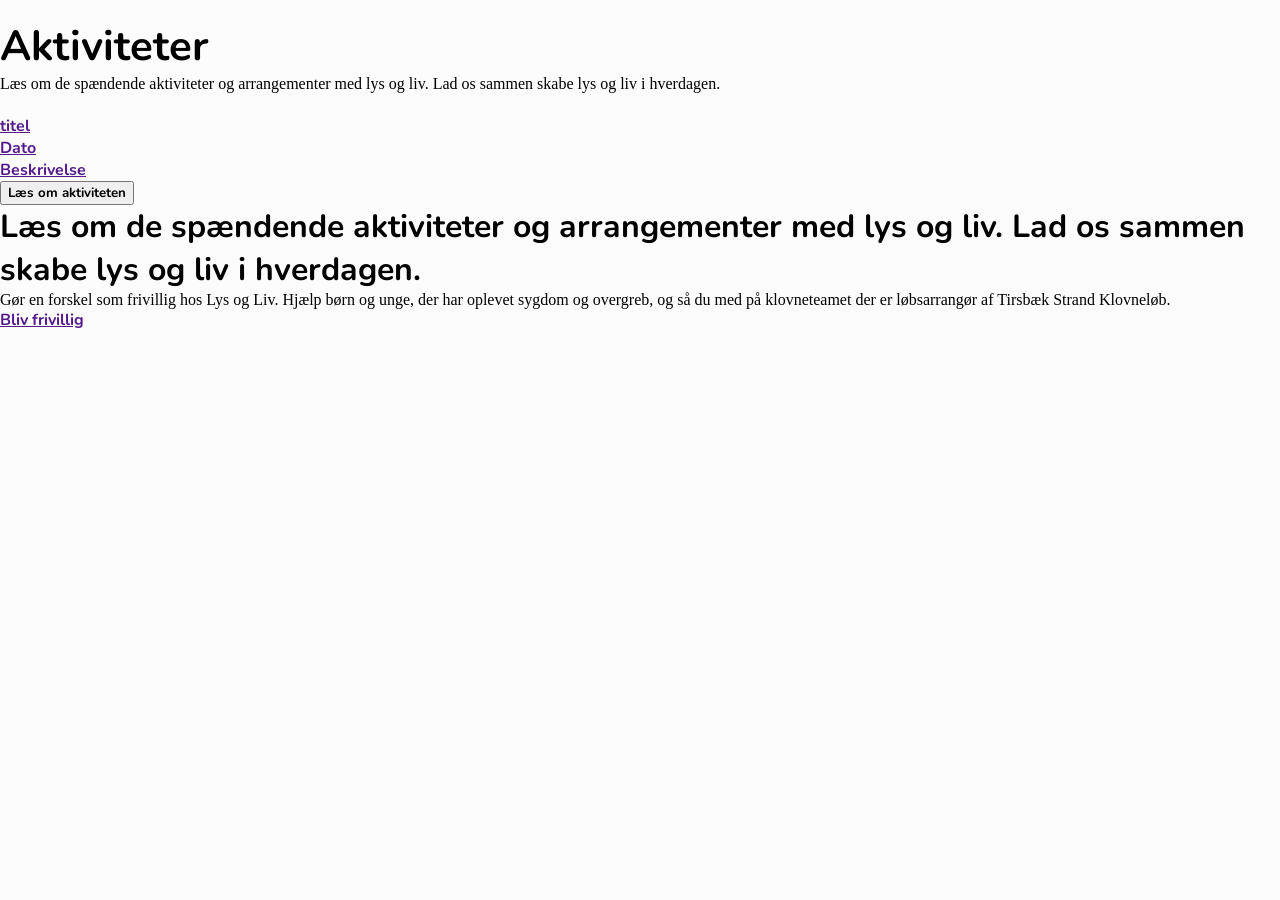
==== aktiviteter.html @ 31f9ef08 "Update af aktiviteter med html" ====
<!DOCTYPE html>
<html lang="en">
<head>
    <meta charset="UTF-8">
    <meta name="viewport" content="width=device-width, initial-scale=1.0">
    <title>Aktiviteter</title>
    <link rel="stylesheet" href="./assets/CSS/style.css">
    <script src="./assets/JS/app.js" defer></script>
</head>
<body>
    <main>
        <section>
            <img src="" alt="">
        </section>
        <section>
            <h1>Aktiviteter</h1>
            <p>Læs om de spændende aktiviteter og arrangementer med lys og liv. Lad os sammen skabe lys og liv i hverdagen.</p>
            <div class="aktiviteterCards">
                <a href="">
                    <img src="" alt="">
                    <div class="overlayCardsAktiviteter">
                        <p>titel</p>
                        <p>Dato</p>
                        <p>Beskrivelse</p>
                        <button>Læs om aktiviteten</button>
                    </div>
                </a>
            </div>
        </section>
        <section>
            <div>
                <h2>Læs om de spændende aktiviteter og arrangementer med lys og liv. Lad os sammen skabe lys og liv i hverdagen.</h2>
                <p>Gør en forskel som frivillig hos Lys og Liv. Hjælp børn og unge, der har oplevet sygdom og overgreb, og så du med på
                klovneteamet der er løbsarrangør af Tirsbæk Strand Klovneløb.</p>
                <a class="assets/CSS/style.css" href="">Bliv frivillig</a>
            </div>
            <img src="" alt="">
        </section>
    </main>
</body>
</html>
---- assets/CSS/style.css ----
/*Fonte er indsat efter googles egen vejledning- der forefindes her https://fonts.google.com/knowledge/using_type/using_web_fonts
*/
@font-face {
    font-family: 'Nunito';
    src: url('../fonts/Nunito/Nunito-VariableFont_wght.ttf') format('truetype');
    font-weight: 100 900;
    font-style: normal;
    font-display: swap;
}

@font-face {
    font-family: 'Nunito';
    src: url('../fonts/Nunito/Nunito-Italic-VariableFont_wght.ttf') format('truetype');
    font-weight: 100 900;
    font-style: italic;
    font-display: swap;
}

/*Variabler*/
:root {
    --backgroundColor:#FCFCFC ;
    --primaeryCTA:#1C009D ;
    --secondaryCTA: #F9B000;
    --cardsColor: #006784;
    --textColor: #00222E;
    /* husk at få spaceing varialbel ind her også */

    /* Fontsizes */
    --H1_Desktop: 2.625rem;
    --H2_Desktop: 2rem;
    --H3_Desktop: 2rem;
    --body_text_Desktop: 1rem;

    --H1_Mobil: 1.25rem;
    --H2_Mobil: 1.25rem;
    --H3_Mobil: 1rem;
    --body_text_Mobil: 0.75rem;

    /* Spacing */
    --Section_Desktop: 8rem;
    --Elements_Desktop: 4rem;
    --Small_Elements_Desktop: 2rem;

    --Section_Mobil: 2.25rem;
    --Elements_Mobil: 1.25rem;
    --Small_Elements_Mobil: 1rem;
}

/* Generel styling */
* {
    box-sizing: border-box;
    margin: 0;
}

body {
    background-color: var(--backgroundColor);
}

h1,
h2,
h3,
h4,
a,
button {
    font-family: "Nunito", sans-serif;
    font-weight: bold;
    font-style: normal;

}
/*  */
/* på mobil */
/*  */
.sectionContent{
    max-width: 1200px;
    margin: 0 auto;
}
h1 {
    font-size: var(--H1_Mobil);
}
h2, h3{
    font-size: var(--H2_Mobil);
}

/* knapper */
.buttonsecondary{
    border-radius: 100px;
    padding: 0.7rem 2rem 0.7rem 2rem;
    background-color: var(--secondaryCTA);
    text-decoration: none;
    color: var(--textColor);
    box-shadow: 2px 4px 4px 0 rgba(0, 0, 0, 0.25);
}
.buttonsecondaryFrontpage {
    border-radius: 100px;
    padding: 0.7rem 2rem 0.7rem 2rem;
    background-color: transparent;
    text-decoration: none;
    color: var(--textColor);
    border: solid 2px var(--secondaryCTA);
    box-shadow: 2px 4px 4px 0 rgba(0, 0, 0, 0.25);
}

/*  */
/* mobil slut */
/*  */

/*  */
/* på desktop */
/*  */
@media screen and (min-width: 768px){
    h1{
        font-size: var(--H1_Desktop);
    }
     h2, h3{
    font-size: var(--H2_Desktop);
 }
    
}


/*  */
/* Forsiden */
/*  */
#heroImageFrontpage{
    max-width: 584px;
}
@media screen and (min-width: 768px) {
    .heroSection{
        display: flex;
        flex-direction: row-reverse;
    }
}
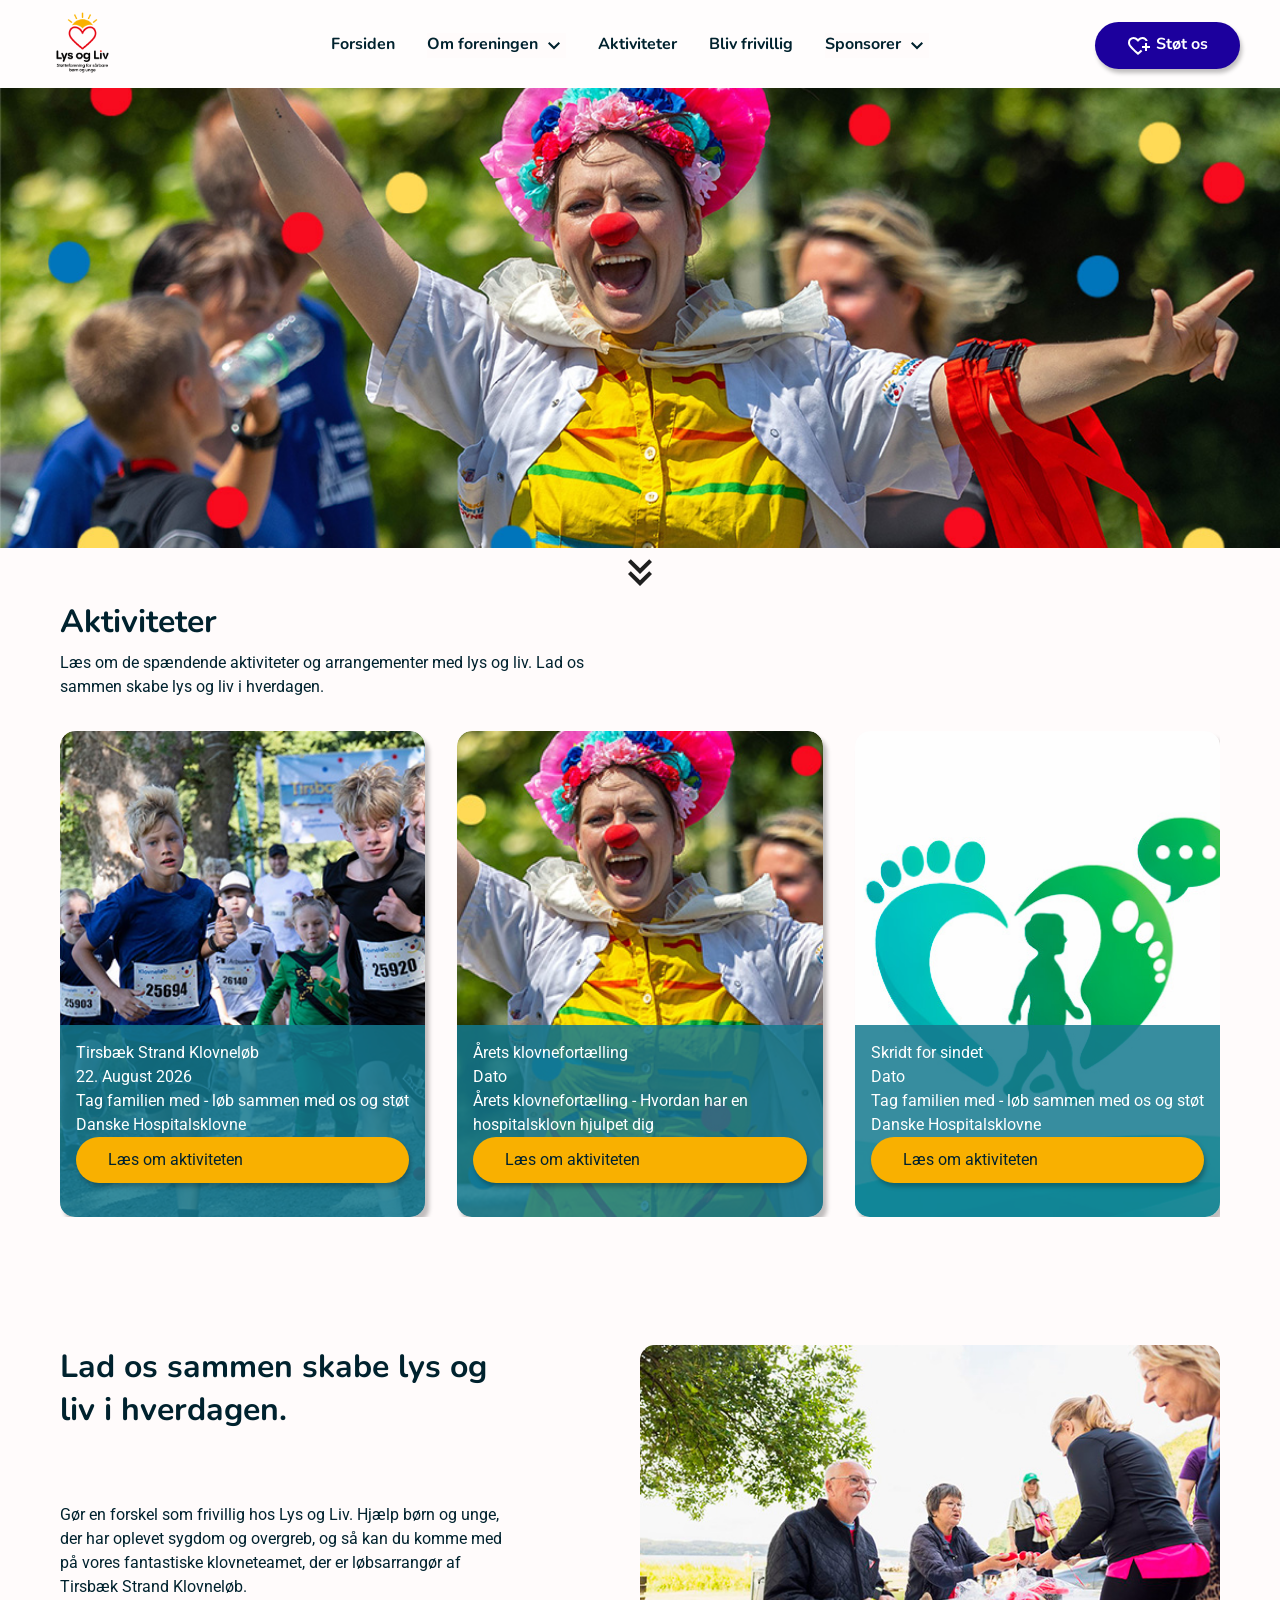
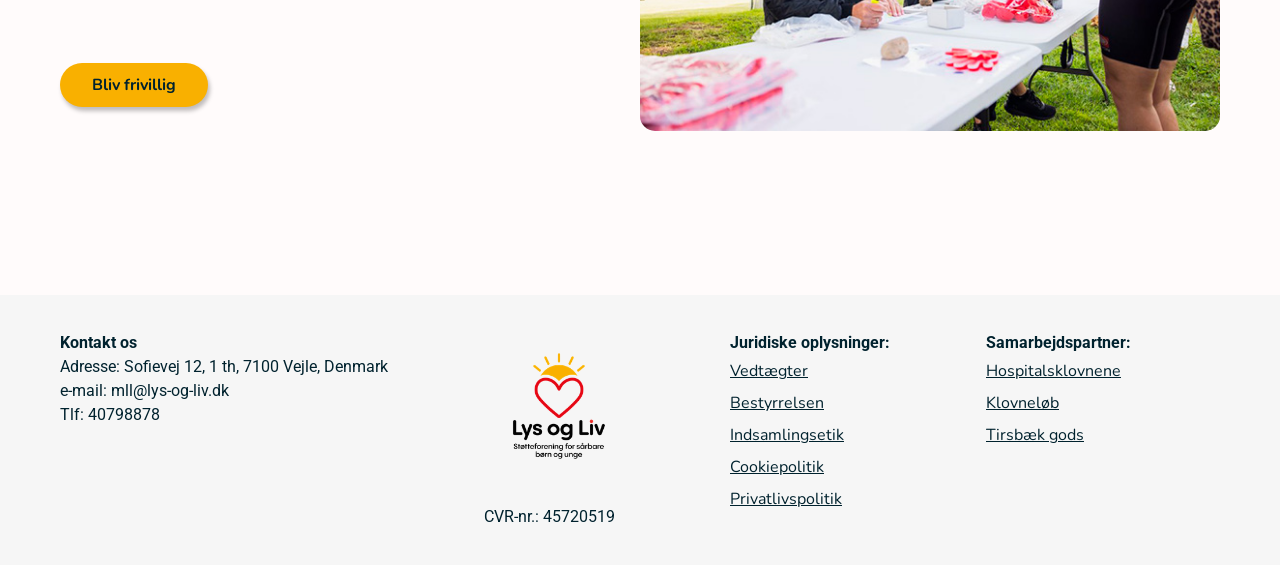
==== commit b56c9e7a: "Tilføjet CSS til aktivitet og om os siden" ====
--- a/aktiviteter.html
+++ b/aktiviteter.html
@@ -8,34 +8,187 @@
     <script src="./assets/JS/app.js" defer></script>
 </head>
 <body>
+    <header>
+        <nav>
+            <a href="/index.html">
+                <img id="logo" src="./assets/img/lys_og_liv_logo_med_payoff.png" aria-label="logo klik til forsiden"
+                    alt="logo">
+            </a>
+            <div class="globalNav">
+                <div class="navcontainer">
+                    <ul>
+                        <li><a href="/index.html">Forsiden</a></li>
+    
+                        <li>
+                            <div class="dropdown">
+                                <button class="dropbtn">Om foreningen <svg xmlns="http://www.w3.org/2000/svg" height="24px"
+                                        viewBox="0 -960 960 960" width="24px" fill="#1f1f1f">
+                                        <path d="M480-344 240-584l56-56 184 184 184-184 56 56-240 240Z" />
+                                    </svg>
+                                </button>
+                                <div class="dropdownIndhold dropdownLinks">
+                                    <a href="/omos.html">Om os</a>
+                                    <a href="#">Blog indlæg</a>
+                                    <a href="#">Bestyrelsen</a>
+                                    <a href="#">Vedtægter</a>
+                                    <a href="#">Indsamlings etik</a>
+                                </div>
+                            </div>
+                        </li>
+                        <li>
+                            <a href="/aktiviteter.html">Aktiviteter</a>
+                        </li>
+                        <li>
+                            <a href="/blivFrivillig.html">Bliv frivillig</a>
+                        </li>
+                        <li>
+                            <div class="dropdown">
+    
+                                <button class="dropbtn">Sponsorer <svg xmlns="http://www.w3.org/2000/svg" height="24px"
+                                        viewBox="0 -960 960 960" width="24px" fill="#1f1f1f">
+                                        <path d="M480-344 240-584l56-56 184 184 184-184 56 56-240 240Z" />
+                                    </svg></button>
+                                <div class="dropdownIndhold dropdownLinks">
+                                    <a href="/blivsponsor.html">Bliv sponsor</a>
+                                    <a href="/allesponsorer.html">Alle sponsorer</a>
+                                </div>
+                            </div>
+                        </li>
+                    </ul>
+                </div>
+            </div>
+    
+            <a class="primaeryCTA" href="#"><svg id="primaeryCTAsvg" xmlns="http://www.w3.org/2000/svg" height="24px"
+                    viewBox="0 -960 960 960" width="24px" fill="#1f1f1f">
+                    <path
+                        d="M440-501Zm0 381L313-234q-72-65-123.5-116t-85-96q-33.5-45-49-87T40-621q0-94 63-156.5T260-840q52 0 99 22t81 62q34-40 81-62t99-22q81 0 136 45.5T831-680h-85q-18-40-53-60t-73-20q-51 0-88 27.5T463-660h-46q-31-45-70.5-72.5T260-760q-57 0-98.5 39.5T120-621q0 33 14 67t50 78.5q36 44.5 98 104T440-228q26-23 61-53t56-50l9 9 19.5 19.5L605-283l9 9q-22 20-56 49.5T498-172l-58 52Zm280-160v-120H600v-80h120v-120h80v120h120v80H800v120h-80Z" />
+                </svg>Støt os</a>
+    
+            <button id="menu" aria-label="Åben menu">
+                <!-- Copyright Kristina Hejlesen - eksporteret fra figma design lys og liv -->
+                <svg width="33" height="25" viewBox="0 0 33 25" fill="none" xmlns="http://www.w3.org/2000/svg">
+                    <path id="linje1" d="M1.36251 1.3625H31.2349" stroke="#00222E" stroke-width="2.72501"
+                        stroke-linecap="round" />
+                    <path id="linje2" d="M1.36251 12.3409H31.2349" stroke="#00222E" stroke-width="2.72501"
+                        stroke-linecap="round" />
+                    <path id="linje3" d="M1.36251 23.3192H31.2349" stroke="#00222E" stroke-width="2.72502"
+                        stroke-linecap="round" />
+                </svg>
+    
+            </button>
+        </nav>
+    </header>
     <main>
-        <section>
-            <img src="" alt="">
-        </section>
-        <section>
-            <h1>Aktiviteter</h1>
-            <p>Læs om de spændende aktiviteter og arrangementer med lys og liv. Lad os sammen skabe lys og liv i hverdagen.</p>
-            <div class="aktiviteterCards">
-                <a href="">
-                    <img src="" alt="">
-                    <div class="overlayCardsAktiviteter">
-                        <p>titel</p>
-                        <p>Dato</p>
-                        <p>Beskrivelse</p>
-                        <button>Læs om aktiviteten</button>
+        <div class="heroImage">
+            <img src="./assets/img/heroAktiviteterlysogliv.jpg" alt="">
+
+        </div>
+        <div class="arrowdown2"><svg class="svgArrow" xmlns="http://www.w3.org/2000/svg" height="48px" viewBox="0 -960 960 960"
+                width="48px" fill="#1f1f1f">
+                <path
+                    d="M480-200 240-440l56-56 184 183 184-183 56 56-240 240Zm0-240L240-680l56-56 184 183 184-183 56 56-240 240Z" />
+            </svg>
+        </div>
+        
+        <section class="sectionContent cardsSection">
+            <h2>Aktiviteter</h2>
+            <p class="pTegnAntal">Læs om de spændende aktiviteter og arrangementer med lys og liv. Lad os sammen skabe lys og
+                liv i hverdagen.</p>
+            <div class="cardwrapper">
+                <a class="cardsFrontpage" href="">
+        
+                    <img src="./assets/img/tirsbaekStrandKlovnelob.jpg" alt="">
+                    <div class="cardsIndhold">
+                        <p class="pcards">Tirsbæk Strand Klovneløb</p>
+                        <p class="pcards">22. August 2026</p>
+                        <p class="pcards"> Tag familien med - løb sammen med os og støt Danske Hospitalsklovne</p>
+                        <p class="buttonCards">Læs om aktiviteten</p>
                     </div>
+        
                 </a>
+                <a class="cardsFrontpage" href="">
+        
+                    <img src="./assets/img/klovnefortaelling.jpg" alt="">
+                    <div class="cardsIndhold">
+                        <p class="pcards">Årets klovnefortælling</p>
+                        <p class="pcards">Dato</p>
+                        <p class="pcards">Årets klovnefortælling - Hvordan har en hospitalsklovn hjulpet dig</p>
+                        <p class="buttonCards">Læs om aktiviteten</p>
+                    </div>
+        
+                </a>
+        
+                <a class="cardsFrontpage" href="">
+        
+                    <img src="./assets/img/SkridtforSindetlogoCards.jpg" alt="">
+                    <div class="cardsIndhold">
+                        <p class="pcards">Skridt for sindet</p>
+                        <p class="pcards">Dato</p>
+                        <p class="pcards">Tag familien med - løb sammen med os og støt Danske Hospitalsklovne</p>
+                        <p class="buttonCards">Læs om aktiviteten</p>
+                    </div>
+        
+                </a>
+        
             </div>
         </section>
-        <section>
+        <section class="sectionContent BidragSection">
+            <div class="tekstbidrag">
+                <h2>Lad os sammen skabe lys og liv i hverdagen.</h2>
+                <p class="tekstvedBilledeSektion">Gør en forskel som frivillig hos Lys og Liv. Hjælp børn og unge, der har oplevet sygdom og overgreb, og så kan du komme med på vores fantastiske
+                klovneteamet, der er løbsarrangør af Tirsbæk Strand Klovneløb.</p>
+                <a class="buttonsecondary BtnvedBilledeSektion"href="">Bliv frivillig</a>
+            </div>
             <div>
-                <h2>Læs om de spændende aktiviteter og arrangementer med lys og liv. Lad os sammen skabe lys og liv i hverdagen.</h2>
-                <p>Gør en forskel som frivillig hos Lys og Liv. Hjælp børn og unge, der har oplevet sygdom og overgreb, og så du med på
-                klovneteamet der er løbsarrangør af Tirsbæk Strand Klovneløb.</p>
-                <a class="assets/CSS/style.css" href="">Bliv frivillig</a>
+                <img id="imgAktiviterBidrag" src="./assets/img/aktiviteterbidrag.jpg" alt="">
             </div>
-            <img src="" alt="">
         </section>
     </main>
+    <footer>
+        <div class="footerDiv sectionContent">
+    
+            <div>
+                <p>
+    
+                    <strong>Kontakt os</strong>
+                </p>
+                <!-- obs husk ikoner -->
+                <p>Adresse: Sofievej 12, 1 th, 7100 Vejle, Denmark</p>
+                <p>e-mail: mll@lys-og-liv.dk</p>
+                <p>Tlf: 40798878</p>
+            </div>
+            <div id="logofooter">
+                <img src="./assets/img/lys_og_liv_logo_med_payoff.png" alt="">
+                <p>CVR-nr.: 45720519</p>
+            </div>
+            <div>
+                <p><strong>Juridiske oplysninger:</strong></p>
+                <div>
+                    <a href="">Vedtægter</a>
+                    <br>
+                    <a href="">Bestyrrelsen</a>
+                    <br>
+                    <a href="">Indsamlingsetik</a>
+                    <br>
+                    <a href="">Cookiepolitik</a>
+                    <br>
+                    <a href="">Privatlivspolitik</a>
+    
+                </div>
+                <br>
+            </div>
+            <div>
+                <p><strong>Samarbejdspartner:</strong></p>
+                <div>
+                    <a href="">Hospitalsklovnene</a>
+                    <br>
+                    <a href="">Klovneløb</a>
+                    <br>
+                    <a href="">Tirsbæk gods</a>
+    
+                </div>
+            </div>
+        </div>
+    </footer>
 </body>
 </html>
--- a/assets/CSS/style.css
+++ b/assets/CSS/style.css
@@ -15,10 +15,24 @@
     font-style: italic;
     font-display: swap;
 }
+@font-face {
+    font-family: 'Roboto';
+    src: url('../fonts/Roboto/Roboto-VariableFont_wdth\,wght.ttf') format('truetype');
+    font-weight: 100 900;
+    font-style: normal;
+    font-display: swap;
+}
+@font-face {
+    font-family: 'Roboto';
+    src: url('../fonts/Roboto/Roboto-Italic-VariableFont_wdth\,wght.ttf') format('truetype');
+    font-weight: 100 900;
+    font-style: italic;
+    font-display: swap;
+}
 
 /*Variabler*/
 :root {
-    --backgroundColor:#FCFCFC ;
+    --backgroundColor:#fffbfb ;
     --primaeryCTA:#1C009D ;
     --secondaryCTA: #F9B000;
     --cardsColor: #006784;
@@ -65,7 +79,22 @@
     font-family: "Nunito", sans-serif;
     font-weight: bold;
     font-style: normal;
-
+    color: var(--textColor);
+}
+h1,h2,h3{
+    padding-bottom: 8px;
+}
+p{
+    font-family: 'Roboto';
+    font-weight: 400;
+    font-style: normal;
+    line-height: 150%;
+    color: var(--textColor);
+    font-size: var(--body_text_Mobil);
+}
+.pTegnAntal {
+    max-width: 65ch;
+    width: 100%;
 }
 /*  */
 /* på mobil */
@@ -73,6 +102,7 @@
 .sectionContent{
     max-width: 1200px;
     margin: 0 auto;
+    padding-inline: var(--Elements_Mobil);
 }
 h1 {
     font-size: var(--H1_Mobil);
@@ -99,7 +129,23 @@
     border: solid 2px var(--secondaryCTA);
     box-shadow: 2px 4px 4px 0 rgba(0, 0, 0, 0.25);
 }
-
+.primaeryCTA{
+    border-radius: 100px;
+    text-decoration: none;
+    background-color: var(--primaeryCTA);
+    box-shadow: 2px 4px 4px 0 rgba(0, 0, 0, 0.25);
+    color: white;
+    padding: 0.7rem 2rem 0.7rem 2rem;
+    
+}
+#primaeryCTAsvg{
+    vertical-align: middle;
+    margin-right: 5px;
+    fill: white;
+}
+img{
+    border-radius: 15px;
+}
 /*  */
 /* mobil slut */
 /*  */
@@ -107,26 +153,590 @@
 /*  */
 /* på desktop */
 /*  */
-@media screen and (min-width: 768px){
+@media screen and (min-width: 1100px){
     h1{
         font-size: var(--H1_Desktop);
     }
      h2, h3{
     font-size: var(--H2_Desktop);
- }
-    
-}
+    }
+    p{
+        font-size: var(--body_text_Desktop);
+    }
+    
+}
+/*  */
+/* NAV */
+/*  */
+header{
+    box-shadow: 0px 5px 5px 0px rgba(0, 0, 0, 0.25);
+    max-height: 5.5rem;
+    background-color: rgb(255, 253, 253);
+}
+#logo{
+   
+    max-height: 85px;
+    
+}
+nav{
+    display: flex;
+    align-items: center;
+    justify-content: space-between;
+    padding-bottom: var(--Elements_Desktop);
+    max-width: 1200px;
+    margin: 0 auto;   
+}
+
+.globalNav {
+    display: flex;
+    
+}
+.globalNav a{
+    text-decoration: none;
+    color: var(--textColor);
+}
+
+#menu{
+    display: none;
+}
+
+.navcontainer ul {
+    display: flex;
+    gap: 2rem;
+}
+.navcontainer li{
+    list-style-type: none;
+}
+.dropdownIndhold {
+    display: none;
+    flex-direction: column; /*Sikre at indholdet i dropdown menuen står under hinanden*/
+    /* sørger for at dropdown indholdet placeres i toppen lige under button */
+    position: absolute; 
+    top: 100%;
+    right: -20%;
+    /*  sørger for at indholdet følger knappens bredde*/
+    width: 120%;
+    /* z-index så indholdet bliver lagt ovenpå andet i hero sektionen */
+    z-index: 100; 
+    background-color: var(--backgroundColor);
+    padding: 0.5rem;
+    border-radius: 15px;
+    box-shadow: 0px 5px 5px 0px rgba(0, 0, 0, 0.25);
+}
+.dropdownLinks a{
+    padding-bottom: 0.5rem;
+}
+/* sikre at dropdown åbner lige under knappen */
+.dropdown{
+    position: relative;
+}
+
+
+
+/* dropdownIndholdet får tilføjet class show, som er display flex, istedet for none. Derved vises indholdet af links. */
+.show{
+    display: flex;
+}
+
+/* styling af button så den ligner de andre links i navigationen */
+.dropbtn{
+    background-color: var(--backgroundColor);
+    font-size: 1rem;
+    padding: 0;
+    border: none;
+    color: var(--textColor);
+    /* sikre at pilen/svg stiller sig på samme linje som linket */
+    svg{
+        vertical-align: middle;
+        fill: currentColor;
+    }
+}
+/* mobil NAV */
+@media screen and (max-width: 900px){
+    /* gør så burgermenu bliver synlig under 768px, samt den globale navigation skjules */
+    #menu{
+        display: flex;
+        z-index: 100;
+        border: none;
+        background-color: var(--backgroundColor);
+    }
+    
+
+    .globalNav{
+        display: none;
+    }
+    /* sikre når class tilføjes så bliver den globale navigation synlig (når der trykkes på brugermenu tilføjes denne class ved hjælp af js */
+    .globalNav.active{
+        display: flex;
+        
+    }
+    .navcontainer ul{
+        flex-direction: column;
+        position: absolute;
+        right: 0%;
+        top: 0%;
+        width: 100%;
+        background-color: var(--backgroundColor);
+        z-index: 100;
+        padding-top: var(--Elements_Mobil);
+        padding-bottom: var(--Elements_Mobil);
+        box-shadow: 0px 5px 5px 0px rgba(0, 0, 0, 0.25);
+    }
+    .dropdownIndhold{
+        position: relative;
+        width: 100%;
+        box-shadow: none;
+        right: 0%;
+    }
+
+    .dropdownLinks a{
+        text-decoration: underline;
+        padding-left: var(--Small_Elements_Mobil);
+    }
+
+    /* animation af burgermenu til et kryds */
+    #linje1, #linje2, #linje3{
+        transition: transform;
+        /* fortæller at animationen skal ske fra midten af svg */
+        transform-origin: center;
+    }
+    /* linje 1 der er en steg beder vi om at rotere med 45grader */
+    #menu.active #linje1{
+        transform: translateY(9.5px) rotate(45deg);
+    }
+          /*gør linje 2 usynlig, da der skal laves et kryds*/
+          #menu.active #linje2 {
+              opacity: 0;
+          }
+         #menu.active #linje3 {
+        transform: translateY(-9.5px) rotate(-45deg);
+    }
+}
+
 
 
 /*  */
 /* Forsiden */
 /*  */
 #heroImageFrontpage{
-    max-width: 584px;
-}
-@media screen and (min-width: 768px) {
-    .heroSection{
+    /* max-width: 584px; */
+    width: 100%;
+    height: auto;
+    display: block;
+    object-fit: cover;
+    border-radius: 15px;
+}
+.btnFrontpage{
+    /* sætter inline-block til a da det er et inline element og derfor virker margin ikke */
+    display: inline-block;
+    margin-top: var(--Elements_Mobil);
+}
+.buttonsecondaryFrontpage{
+    margin-left: var(--Small_Elements_Mobil);
+}
+/* søger for at den nederst knap ikke bliver rykket ind på små skærme */
+@media screen and (max-width: 376px){
+    .buttonsecondaryFrontpage {
+            margin-left: 0;
+        }
+}
+
+.heroSection{
+    margin-top: var(--Elements_Mobil);
+    margin-bottom: var(--Section_Mobil);
+    /* display: flex;
+    flex-direction: column; */
+    
+}
+
+
+#tekstPFrontHero{
+    font-size: 1.25rem;
+}
+#lyslivTekst, #tekstPFrontHero{
+    font-size: var(--body_text_Mobil);
+}
+
+#lyslivTekst{
+    font-style: italic;
+    font-weight: 500;
+    font-size: var(--body_text_Desktop);
+    color: #875D00;
+    padding-bottom: var(--Elements_Mobil);
+   
+}
+/* ønsker ikke pilen på mobil - her er det tydeligt at man kan scroll længere ned */
+.arrowdown, .arrowdown2{
+    display: none;
+}
+/* har fjernet margin-left efter hjælp fra co-pilot se prompt i rapporten. Fandt ud af at margin skubbede til indholdet. Jeg har derfor sat padding-right på teksten istedet for, da jeg har anvendt  box-sizing: border-box; på det hele  */
+ .imgSection img {
+     height: auto;
+     width: 100%;
+     display: block;
+     object-fit: cover;
+     border-radius: 15px;
+    }
+.SectionIntroFrontpage{
+    margin-top: var(--Section_Mobil);
+    margin-bottom: var(--Section_Mobil);
+}
+.tekstIntroFrontpage{
+    padding-bottom: var(--Elements_Mobil);
+}
+@media screen and (min-width: 1020px) {
+    .heroSection {
+            display: grid;
+            grid-template-columns: 1fr 1fr;
+            margin-top: var(--Elements_Desktop);
+            margin-bottom: var(--Section_Desktop); 
+        }
+        
+    .tekstHero{
+        max-width: 30rem;
+        margin-right: 8.5rem;
+        grid-column: 1 / 2;
+        grid-row: 1 / 2;
+    }
+    #heroImageDiv{
+        grid-column: 2 / 3;
+    }
+        #lyslivTekst {
+            font-size: 1.5rem;
+            padding-bottom: var(--Elements_Desktop);
+            padding-top: 0.75rem;
+                }
+     #tekstPFrontHero{
+            font-size: 1.25rem;
+}
+.buttonsecondaryFrontpage {
+    margin-left: var(--Small_Elements_Desktop);
+}
+
+.arrowdown{
+    display: block;
+    fill: var(--textColor);
+    position: relative;
+        top: 0%;
+        /* afstand fra toppen */
+        left: 145%;
+        transform: translateX(-50%);
+        animation: bounce 1.5s infinite;
+       
+    }
+        .arrowdown2 {
+            display: block;
+            fill: var(--textColor);
+            position: relative;
+            top: 0%;
+            /* afstand fra toppen */
+            left: 50%;
+            transform: translateX(-50%);
+            animation: bounce 1.5s infinite;
+            /* hjælp fra co-pilot da pilen fyldte længere ud på grund browseren reservere ekstra plads til svg. Jeg har derfor løst det med at lave den til et inline-block element, så pladsen ikke reserves og svg fylder sin egen bredde og ikke hele siden ud */
+            display: inline-block;
+    
+        }
+    /* Pil-ned animation */
+    @keyframes bounce {
+        0% {
+            transform: translate(-50%, 0);
+        }
+    
+        50% {
+            transform: translate(-50%, 10px);
+        }
+    
+        100% {
+            transform: translate(-50%, 0);
+        }
+    }
+
+    .SectionIntroFrontpage{
+        display: grid;
+        grid-template-columns: 1fr 1fr;
+        margin-top: var(--Section_Desktop);
+        margin-bottom: var(--Section_Desktop);
+        
+    }
+   
+        .tekstIntroFrontpage{
+            padding-right: var(--Elements_Desktop);
+        }
+}
+
+
+
+/* Aktiviteter sektion på forsiden */
+.cardsFrontpage{
+    width: 100%;
+    min-height: 486px;
+    min-width: 250px;
+    position: relative;
+    /* sikre at indhold bliver skjult så der ikke opstår en scollbar på cards */
+    overflow: hidden;
+    
+    
+    box-shadow: 2px 4px 4px 0px rgba(0, 0, 0, 0.25);
+    border-radius: 15px;
+
+    img{
+        width: 100%;
+        height: 100%;
+        object-fit: cover;
+        border-radius: 15px;
+        
+    }
+    a{
+        display: block;
+        width: 100%;
+        height: 100%;
+        position: relative;
+        text-decoration: none;
+        scroll-snap-align: start;
+        
+    }
+}
+
+.cardsIndhold{
+    /* sætter indholdet til absolute for at få det placeret ovenpå billedet, bottom 0 placere det i bunden */
+    position: absolute;
+    width: 100%;
+    bottom: 0;
+    min-height: 12rem;
+    padding-inline: var(--Small_Elements_Mobil);
+    /* padding-bottom: var(--Small_Elements_Mobil); */
+    padding-top: var(--Small_Elements_Mobil);
+    background: rgba(20, 122, 143, 0.85);
+    .buttonsecondary{
+        margin-top: var(--Elements_Mobil);
+        
+    }
+    
+}
+.pcards{
+    color: white;
+    
+}
+.cardwrapper{
+    display: flex;
+    gap: 2rem;
+    /* scroll på mobil kilder:
+     https://www.w3schools.com/CSSref/css_pr_scroll-snap-type.php 
+     https://css-tricks.com/can-get-pretty-far-making-slider-just-html-css/
+     */
+    scroll-snap-type: x mandatory;
+    overflow-x: auto;
+    
+    -webkit-overflow-scrolling: touch;
+    margin-top: var(--Small_Elements_Mobil);
+    
+}
+.cardsSection {
+    margin-bottom: var(--Section_Mobil);
+}
+.buttonCards{
+    border-radius: 100px;
+    padding: 0.7rem 2rem 0.7rem 2rem;
+    background-color: var(--secondaryCTA);
+    text-decoration: none;
+    color: var(--textColor) #00222E;
+    box-shadow: 2px 4px 4px 0 rgba(0, 0, 0, 0.25);
+
+}
+
+
+@media screen and (min-width: 1020px) {
+.cardsSection{
+    margin-bottom: var(--Section_Desktop);
+}
+.cardsFrontpage {
+    box-shadow: 4px 6px 4px 0px rgba(0, 0, 0, 0.25);
+    width: 378px;
+}
+
+.cardwrapper{
+    margin-top: var(--Small_Elements_Desktop);
+}
+
+}
+
+/* sektion giv et bidrag */
+.BidragSection{
+    padding-bottom: var(--Section_Mobil);
+}
+.tekstvedBilledeSektion{
+    padding-top: var(--Elements_Mobil);
+}
+/* sat display inline- block efter hjælp fra co-poilot, se rapport for prompt */
+.BtnvedBilledeSektion{
+    margin-top: var(--Elements_Mobil);
+    display: inline-block;
+    margin-bottom: var(--Elements_Mobil);
+}
+/* gør billedet responsivt, højde justeres automatisk men billedet fylder hele bredden */
+#ImageDivBidrag{
+    height: auto;
+    width: 100%;
+    display: block;
+    object-fit: cover;
+}
+@media screen and (min-width: 1020px){
+    .tekstvedBilledeSektion {
+        padding-top: var(--Elements_Desktop);
+        font-size: 1rem;
+    }
+    /* sat display inline- block efter hjælp fra co-poilot, se rapport for prompt */
+    .BtnvedBilledeSektion {
+        display: inline-block;
+        margin-top: var(--Elements_Desktop);
+    }
+    .BidragSection {
+        display: grid;
+        grid-template-columns: 1fr 1fr;
+        margin-top: var(--Elements_Desktop);
+        margin-bottom: var(--Section_Desktop);
+    }
+    
+    .tekstbidrag {
+        max-width: 30rem;
+        margin-right: 8.5rem;
+        grid-column: 1 / 2;
+        grid-row: 1 / 2;
+    }
+    
+    #ImageDivBidrag {
+        grid-column: 2 / 3;
+    }
+}
+
+
+/*  */
+/* Om os siden */
+/*  */
+
+.heroImage{
+    width: 100%;
+    display: block;
+    height: 460px;
+    img{
+        border-radius: 0;
+        width: 100%;
+        height: 100%;
+        object-fit: cover;
+        object-position: 70% 15%;
+    }
+}
+.sectionlayout {
+    margin-top: var(--Elements_Mobil);
+    margin-bottom: var(--Section_Mobil);
+}
+
+.Tekstsection{
+    padding-right: var(--Elements_Mobil);
+    padding-bottom: var(--Elements_Mobil);
+}
+#imgOmosimg{
+    height: 386px;
+    object-position: 100% 25%;
+}
+#Omosimg2{
+    height: 386px;
+    object-position: 100% 15%;   
+}
+
+/* bidrag sektion */
+#imgOmosBidrag{
+    width: 100%;
+    display: block;
+    height: 386px;
+    object-fit: cover;
+}
+/* .btnspaceRight {
+    margin-right: var(--Small_Elements_Mobil);
+    } */
+    #tekstsection2{
+        margin-bottom: var(--Small_Elements_Mobil);
+    }
+    @media screen and (min-width: 1020px){
+        .heroImageOmos{
+            object-position: 100% 15%;
+        }
+        .sectionlayout {
+            display: grid;
+            grid-template-columns: 1fr 1fr;
+            margin-top: var(--Elements_Desktop);
+            margin-bottom: var(--Section_Desktop);
+        }
+        
+        .Tekstsection {
+            padding-right: var(--Elements_Desktop);
+        }
+        .imgOmosimg2{
+            grid-column: 1 / 2;
+            grid-row: 1 / 2;
+        }
+    #tekstsection2{
+        grid-column: 2 / 3;
+        margin-left: var(--Elements_Desktop);
+    }
+    
+    .btnspaceRight{
+       margin-right: var(--Small_Elements_Desktop);
+    }
+}
+
+
+/*  */
+/* Aktiviteter siden */
+/*  */
+#imgAktiviterBidrag {
+    width: 100%;
+    display: block;
+    height: 386px;
+    object-fit: cover;
+}
+
+
+/**/
+/* Footer */
+/*  */
+footer{
+    padding-inline: var(--Elements_Mobil);
+    padding-top: var(--Section_Mobil);
+    background-color: #F6F6F6;
+    padding-bottom: var(--Elements_Mobil);
+    a{
+        font-size: var(--body_text_Mobil);
+        font-weight: 400;
+        line-height: 200%;
+    }
+}
+#logofooter p{
+    margin-bottom: var(--Small_Elements_Mobil);
+}
+#logofooter img{
+    width: 100px;
+    padding-top: var(--Elements_Mobil);
+    padding-bottom: var(--Elements_Mobil);
+}
+@media screen and (min-width: 1020px){
+    .footerDiv{
         display: flex;
-        flex-direction: row-reverse;
-    }
-}+        align-items: flex-start;
+        gap: 6rem;
+    }
+        #logofooter img {
+            width: 150px;
+            padding-top: 0;
+            /* padding-bottom: var(--Elements_Mobil); */
+        }
+    
+    footer  a {
+         font-size: var(--body_text_Desktop);
+     }
+}
+/* test af farver! kunne overveje om nogle sektioner skulle have en baggrundsfarve for at bryde designet*/
+/* .BidragSection{
+    background-color: var(--cardsColor)
+} */
